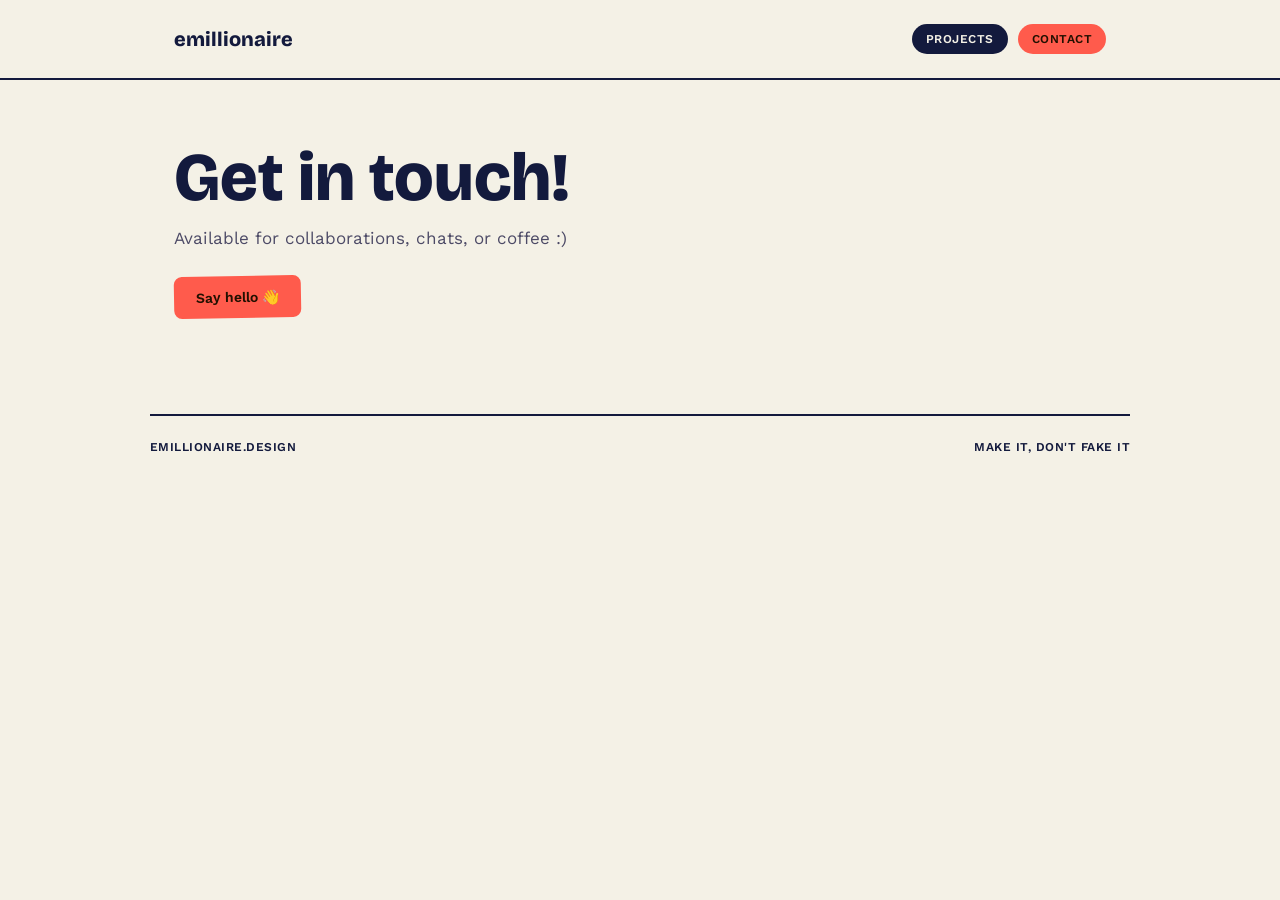
==== contact.html @ 48e70ad1 "Build portfolio site in Zine style Static rebuild of emillionaire.design homepage, projects list, an" ====
<!DOCTYPE html>
<html lang="en">
<head>
<meta charset="UTF-8">
<meta name="viewport" content="width=device-width, initial-scale=1.0">
<title>Contact — emiline</title>
<meta name="description" content="Get in touch with Em — available for collaborations, chats, or coffee.">
<link rel="preconnect" href="https://fonts.googleapis.com">
<link rel="preconnect" href="https://fonts.gstatic.com" crossorigin>
<link href="https://fonts.googleapis.com/css2?family=Bricolage+Grotesque:wght@600;700;800&family=Work+Sans:wght@400;500;600&family=JetBrains+Mono:wght@400;500&display=swap" rel="stylesheet">
<link rel="stylesheet" href="assets/css/style.css">
</head>
<body>

<header class="panel-nav">
  <div class="wrap">
    <nav class="site-nav">
      <a class="wordmark" href="/">emillionaire</a>
      <div class="navlinks">
        <a href="projects.html">Projects</a>
        <a href="contact.html" aria-current="page">Contact</a>
      </div>
    </nav>
  </div>
</header>

<main class="wrap">
  <div class="contact-block">
    <h1>Get in touch!</h1>
    <p>Available for collaborations, chats, or coffee :)</p>
    <a class="cta" href="mailto:emilinechee@gmail.com">Say hello 👋</a>
  </div>
</main>

<footer class="foot wrap">
  <span>emillionaire.design</span>
  <span>make it, don't fake it</span>
</footer>

</body>
</html>
---- assets/css/style.css ----
/* emillionaire.design — Zine style */

:root{
  --z-bg:#2b39e0;
  --z-panel:#f4f1e6;
  --z-ink:#131a3d;
  --z-sub:#4c4a66;
  --z-coral:#ff5b4c;
  --z-lime:#c8f169;
  --max:980px;
}

*{ box-sizing:border-box; }
html{ -webkit-text-size-adjust:100%; }
body{
  margin:0;
  background:var(--z-panel);
  color:var(--z-ink);
  font-family:'Work Sans', system-ui, sans-serif;
  -webkit-font-smoothing:antialiased;
}
img{ max-width:100%; display:block; }
a{ color:inherit; text-decoration:none; }

.wrap{ max-width:var(--max); margin:0 auto; padding:0 24px; }

/* nav */
.site-nav{ display:flex; justify-content:space-between; align-items:center; padding:24px 0; }
.wordmark{ font-family:'Bricolage Grotesque', sans-serif; font-weight:800; font-size:20px; }
.zhero .wordmark{ color:#f4f1e6; }
.navlinks{ display:flex; gap:10px; }
.navlinks a{
  font-family:'Work Sans', sans-serif; font-weight:600; font-size:12px; letter-spacing:.04em;
  text-transform:uppercase; padding:8px 14px; border-radius:999px; transition:opacity .15s ease;
}
.zhero .navlinks a{ background:rgba(244,241,230,.12); color:#f4f1e6; }
.zhero .navlinks a:hover{ background:rgba(244,241,230,.22); }
.navlinks a[aria-current="page"]{ outline:1px solid rgba(244,241,230,.5); }

.panel-nav{ background:var(--z-panel); border-bottom:2px solid var(--z-ink); }
.panel-nav .wordmark{ color:var(--z-ink); }
.panel-nav .navlinks a{ background:var(--z-ink); color:var(--z-panel); }
.panel-nav .navlinks a:hover{ opacity:.85; }
.panel-nav .navlinks a[aria-current="page"]{ background:var(--z-coral); color:#221000; outline:none; }

/* hero */
.zhero{ background:var(--z-bg); color:#f4f1e6; }
.zhero-inner{ padding:36px 0 60px; }
.zhero h1{
  font-family:'Bricolage Grotesque', sans-serif; font-weight:800;
  font-size:clamp(44px,8vw,92px); line-height:.94; margin:0 0 22px;
  text-wrap:balance; letter-spacing:-.01em;
}
.zhero h1 em{ font-style:normal; color:var(--z-lime); }
.zhero p{ font-family:'Work Sans',sans-serif; font-size:17px; line-height:1.6; color:#d9d9f5; max-width:48ch; margin:0 0 26px; }

.cta{
  font-family:'Work Sans',sans-serif; font-weight:600; font-size:14px;
  display:inline-flex; align-items:center; gap:8px; padding:13px 22px;
  background:var(--z-coral); color:#221000; border-radius:8px; transform:rotate(-1deg);
  border:none; cursor:pointer;
}
.cta:hover{ transform:rotate(0deg); }

/* marquee strip */
.strip{ background:var(--z-lime); color:var(--z-ink); overflow:hidden; padding:10px 0; }
.strip-track{
  display:flex; gap:36px; width:max-content;
  font-family:'JetBrains Mono',monospace; font-size:12px; font-weight:500;
  letter-spacing:.04em; text-transform:uppercase; white-space:nowrap;
  animation:scroll-strip 26s linear infinite;
}
@keyframes scroll-strip{ from{ transform:translateX(0); } to{ transform:translateX(-50%); } }
@media (prefers-reduced-motion: reduce){ .strip-track{ animation:none; } }

/* page header (non-hero pages) */
.page-header{ padding:48px 0 8px; }
.page-header h1{
  font-family:'Bricolage Grotesque', sans-serif; font-weight:800;
  font-size:clamp(36px,6vw,56px); line-height:1; margin:0 0 12px; text-wrap:balance;
}
.page-header p{ font-family:'Work Sans',sans-serif; font-size:16px; color:var(--z-sub); max-width:52ch; margin:0; }

/* project grid + card */
.grid{ display:grid; grid-template-columns:repeat(2,1fr); gap:22px; padding:52px 0 64px; }
.grid.full{ padding-top:36px; }
.card{ background:#fff; border:2px solid var(--z-ink); border-radius:16px; overflow:hidden; }
.grid .card:nth-child(4n+2){ transform:rotate(.6deg); }
.grid .card:nth-child(4n+3){ transform:rotate(-.5deg); }
.card .thumb{ aspect-ratio:16/10; overflow:hidden; border-bottom:2px solid var(--z-ink); background:var(--z-panel); }
.card .thumb img{ width:100%; height:100%; object-fit:cover; }
.card .body{ padding:18px 20px 22px; }
.card .yr{
  display:inline-block; font-family:'JetBrains Mono',monospace; font-size:11px; font-weight:500;
  background:var(--z-coral); color:#221000; padding:3px 9px; border-radius:999px; margin-bottom:10px;
}
.card h3{ font-family:'Bricolage Grotesque', sans-serif; font-size:21px; font-weight:800; margin:0 0 8px; }
.card p{ font-family:'Work Sans',sans-serif; font-size:13.5px; color:var(--z-sub); line-height:1.55; margin:0; }
.card-link{ display:block; }
.card-link:hover .card{ border-color:var(--z-bg); }

.view-more{ display:flex; justify-content:center; padding-bottom:56px; }
.view-more a{
  font-family:'Work Sans',sans-serif; font-weight:600; font-size:13px; letter-spacing:.04em; text-transform:uppercase;
  padding:12px 24px; border:2px solid var(--z-ink); border-radius:999px;
}
.view-more a:hover{ background:var(--z-ink); color:var(--z-panel); }

/* contact page */
.contact-block{ padding:64px 0 96px; }
.contact-block h1{
  font-family:'Bricolage Grotesque', sans-serif; font-weight:800;
  font-size:clamp(40px,7vw,68px); line-height:1; margin:0 0 16px; text-wrap:balance;
}
.contact-block p{ font-family:'Work Sans',sans-serif; font-size:17px; color:var(--z-sub); margin:0 0 28px; }

/* case study placeholder */
.cs-hero{ padding:48px 0 0; }
.cs-thumb{ border:2px solid var(--z-ink); border-radius:16px; overflow:hidden; margin:28px 0 40px; }
.cs-thumb img{ width:100%; display:block; }
.cs-soon{
  background:#fff; border:2px dashed var(--z-ink); border-radius:16px; padding:28px;
  font-family:'Work Sans',sans-serif; color:var(--z-sub); margin-bottom:56px;
}
.cs-soon b{ color:var(--z-ink); }
.back-link{ display:inline-block; margin:28px 0 0; font-family:'JetBrains Mono',monospace; font-size:12px; text-transform:uppercase; letter-spacing:.04em; }
.back-link:hover{ text-decoration:underline; }

/* footer */
.foot{
  padding:24px 0 56px; font-family:'Work Sans',sans-serif; font-weight:600; font-size:12px;
  text-transform:uppercase; letter-spacing:.04em; display:flex; justify-content:space-between;
  border-top:2px solid var(--z-ink);
}

@media (max-width:680px){
  .grid{ grid-template-columns:1fr; }
  .grid .card{ transform:none !important; }
  .zhero h1{ font-size:44px; }
  .foot{ flex-direction:column; gap:8px; }
}
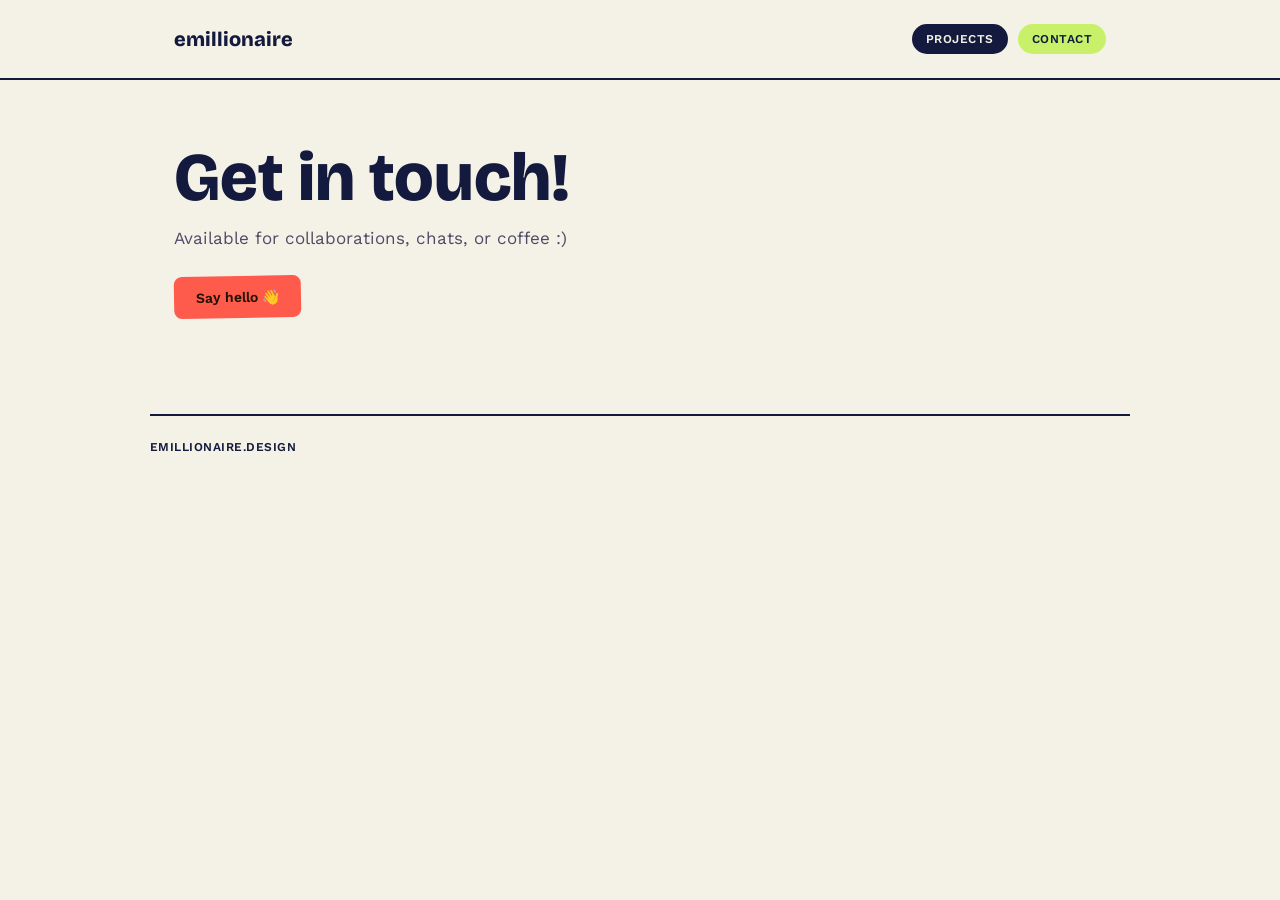
==== commit 49a628ca: "Polish card/image styling based on feedback - Remove footer tagline - Mat-pad project images with a " ====
--- a/contact.html
+++ b/contact.html
@@ -34,7 +34,6 @@
 
 <footer class="foot wrap">
   <span>emillionaire.design</span>
-  <span>make it, don't fake it</span>
 </footer>
 
 </body>
--- a/assets/css/style.css
+++ b/assets/css/style.css
@@ -7,6 +7,7 @@
   --z-sub:#4c4a66;
   --z-coral:#ff5b4c;
   --z-lime:#c8f169;
+  --z-mat:#e3e2fa;
   --max:980px;
 }
 
@@ -41,7 +42,7 @@
 .panel-nav .wordmark{ color:var(--z-ink); }
 .panel-nav .navlinks a{ background:var(--z-ink); color:var(--z-panel); }
 .panel-nav .navlinks a:hover{ opacity:.85; }
-.panel-nav .navlinks a[aria-current="page"]{ background:var(--z-coral); color:#221000; outline:none; }
+.panel-nav .navlinks a[aria-current="page"]{ background:var(--z-lime); color:var(--z-ink); outline:none; }
 
 /* hero */
 .zhero{ background:var(--z-bg); color:#f4f1e6; }
@@ -87,12 +88,17 @@
 .card{ background:#fff; border:2px solid var(--z-ink); border-radius:16px; overflow:hidden; }
 .grid .card:nth-child(4n+2){ transform:rotate(.6deg); }
 .grid .card:nth-child(4n+3){ transform:rotate(-.5deg); }
-.card .thumb{ aspect-ratio:16/10; overflow:hidden; border-bottom:2px solid var(--z-ink); background:var(--z-panel); }
-.card .thumb img{ width:100%; height:100%; object-fit:cover; }
+.card .thumb{
+  aspect-ratio:16/10; overflow:hidden; border-bottom:2px solid var(--z-ink); background:var(--z-mat);
+  padding:18px; display:flex; align-items:center; justify-content:center;
+}
+.card .thumb img{ width:100%; height:100%; object-fit:contain; border-radius:4px; }
+.card .thumb.full{ padding:0; background:var(--z-panel); }
+.card .thumb.full img{ object-fit:cover; border-radius:0; }
 .card .body{ padding:18px 20px 22px; }
 .card .yr{
   display:inline-block; font-family:'JetBrains Mono',monospace; font-size:11px; font-weight:500;
-  background:var(--z-coral); color:#221000; padding:3px 9px; border-radius:999px; margin-bottom:10px;
+  background:var(--z-lime); color:var(--z-ink); padding:3px 9px; border-radius:999px; margin-bottom:10px;
 }
 .card h3{ font-family:'Bricolage Grotesque', sans-serif; font-size:21px; font-weight:800; margin:0 0 8px; }
 .card p{ font-family:'Work Sans',sans-serif; font-size:13.5px; color:var(--z-sub); line-height:1.55; margin:0; }
@@ -116,8 +122,13 @@
 
 /* case study placeholder */
 .cs-hero{ padding:48px 0 0; }
-.cs-thumb{ border:2px solid var(--z-ink); border-radius:16px; overflow:hidden; margin:28px 0 40px; }
-.cs-thumb img{ width:100%; display:block; }
+.cs-thumb{
+  border:2px solid var(--z-ink); border-radius:16px; overflow:hidden; margin:28px 0 40px;
+  background:var(--z-mat); padding:28px;
+}
+.cs-thumb img{ width:100%; display:block; border-radius:8px; }
+.cs-thumb.full{ padding:0; background:var(--z-panel); }
+.cs-thumb.full img{ border-radius:0; }
 .cs-soon{
   background:#fff; border:2px dashed var(--z-ink); border-radius:16px; padding:28px;
   font-family:'Work Sans',sans-serif; color:var(--z-sub); margin-bottom:56px;
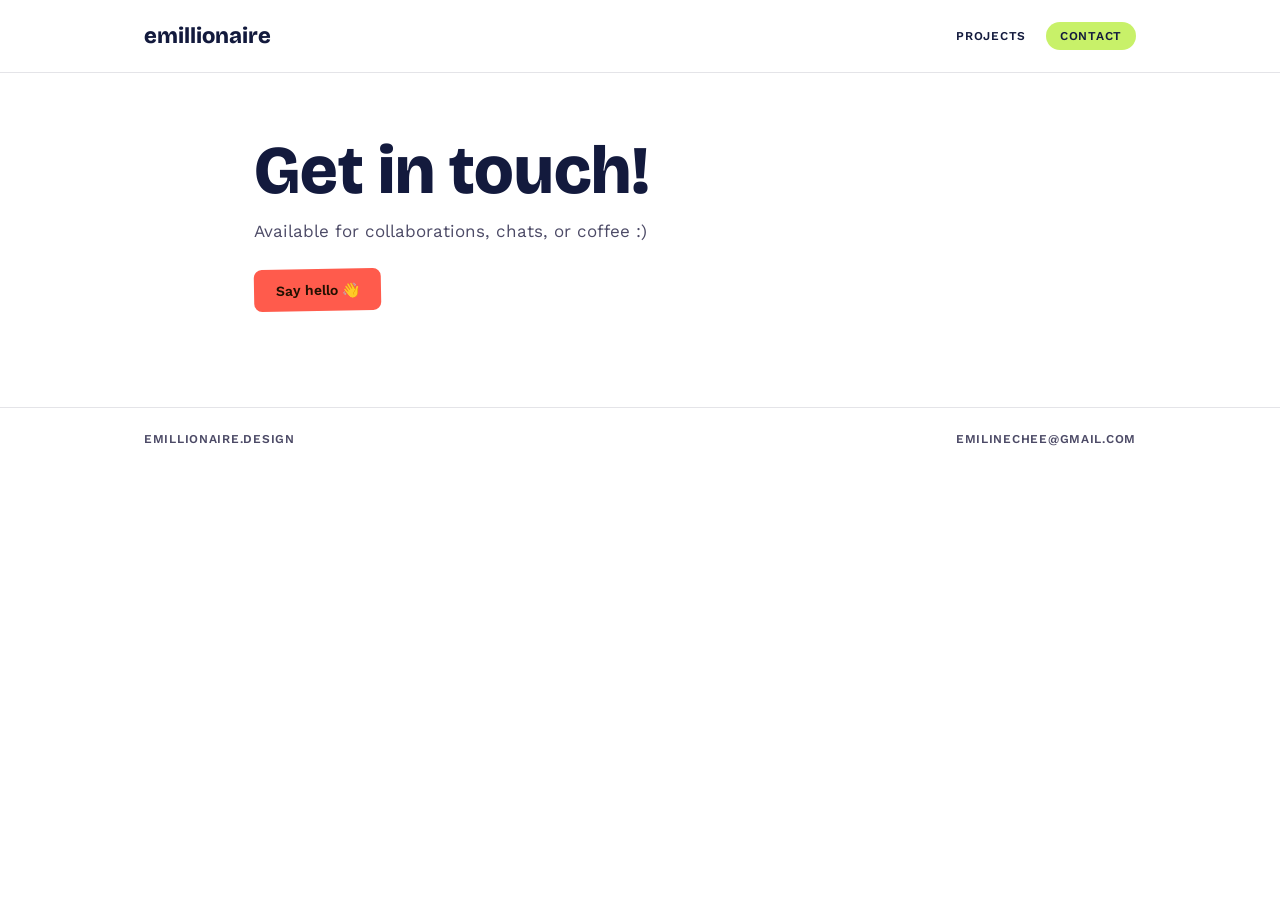
==== commit 05372491: "Editorial layout for case studies, all work and contact - New assets/css/editorial.css layered on st" ====
--- a/contact.html
+++ b/contact.html
@@ -5,26 +5,37 @@
 <meta name="viewport" content="width=device-width, initial-scale=1.0">
 <title>Contact — emiline</title>
 <meta name="description" content="Get in touch with Em — available for collaborations, chats, or coffee.">
+<link rel="icon" href="favicon.svg" type="image/svg+xml">
+<link rel="icon" href="favicon-32.png" sizes="32x32" type="image/png">
+<link rel="apple-touch-icon" href="apple-touch-icon.png">
+<meta property="og:type" content="website">
+<meta property="og:site_name" content="emillionaire.design">
+<meta property="og:title" content="Contact — emiline">
+<meta property="og:description" content="Get in touch with Em — available for collaborations, chats, or coffee.">
+<meta property="og:url" content="https://emillionaire.design/contact.html">
+<meta property="og:image" content="https://emillionaire.design/assets/img/share.jpg">
+<meta property="og:image:width" content="1200">
+<meta property="og:image:height" content="630">
+<meta name="twitter:card" content="summary_large_image">
 <link rel="preconnect" href="https://fonts.googleapis.com">
 <link rel="preconnect" href="https://fonts.gstatic.com" crossorigin>
 <link href="https://fonts.googleapis.com/css2?family=Bricolage+Grotesque:wght@600;700;800&family=Work+Sans:wght@400;500;600&family=JetBrains+Mono:wght@400;500&display=swap" rel="stylesheet">
 <link rel="stylesheet" href="assets/css/style.css">
+<link rel="stylesheet" href="assets/css/editorial.css">
 </head>
-<body>
+<body class="ed">
 
-<header class="panel-nav">
-  <div class="wrap">
-    <nav class="site-nav">
-      <a class="wordmark" href="/">emillionaire</a>
-      <div class="navlinks">
-        <a href="projects.html">Projects</a>
-        <a href="contact.html" aria-current="page">Contact</a>
-      </div>
+<header class="ed-nav">
+  <div class="ed-bar">
+    <a class="wordmark" href="index.html">emillionaire</a>
+    <nav>
+      <a href="projects.html">Projects</a>
+      <a href="contact.html" aria-current="page">Contact</a>
     </nav>
   </div>
 </header>
 
-<main class="wrap">
+<main class="ed-wrap">
   <div class="contact-block">
     <h1>Get in touch!</h1>
     <p>Available for collaborations, chats, or coffee :)</p>
@@ -32,8 +43,8 @@
   </div>
 </main>
 
-<footer class="foot wrap">
-  <span>emillionaire.design</span>
+<footer class="ed-foot">
+  <div class="ed-bar"><span>emillionaire.design</span><span>emilinechee@gmail.com</span></div>
 </footer>
 
 </body>
--- a/assets/css/style.css
+++ b/assets/css/style.css
@@ -2,19 +2,20 @@
 
 :root{
   --z-bg:#2b39e0;
-  --z-panel:#f4f1e6;
+  --z-panel:#ffffff;
+  --z-cream:#f4f1e6;
   --z-ink:#131a3d;
   --z-sub:#4c4a66;
   --z-coral:#ff5b4c;
   --z-lime:#c8f169;
-  --z-mat:#e3e2fa;
+  --z-mat:#f0effc;
   --max:980px;
 }
 
 *{ box-sizing:border-box; }
 html{ -webkit-text-size-adjust:100%; }
 body{
-  margin:0;
+  margin:0; overflow-x:clip;
   background:var(--z-panel);
   color:var(--z-ink);
   font-family:'Work Sans', system-ui, sans-serif;
@@ -85,25 +86,37 @@
 /* project grid + card */
 .grid{ display:grid; grid-template-columns:repeat(2,1fr); gap:22px; padding:52px 0 64px; }
 .grid.full{ padding-top:36px; }
-.card{ background:#fff; border:2px solid var(--z-ink); border-radius:16px; overflow:hidden; }
-.grid .card:nth-child(4n+2){ transform:rotate(.6deg); }
-.grid .card:nth-child(4n+3){ transform:rotate(-.5deg); }
+.card{
+  background:#fff; border:2px solid var(--z-ink); border-radius:16px;
+  transform:rotate(var(--tilt, 0deg)) translateY(0); transition:transform .2s ease, box-shadow .2s ease, border-color .2s ease;
+}
+.grid .card:nth-child(4n+2){ --tilt:.6deg; }
+.grid .card:nth-child(4n+3){ --tilt:-.5deg; }
 .card .thumb{
-  aspect-ratio:16/10; overflow:hidden; border-bottom:2px solid var(--z-ink); background:var(--z-mat);
-  padding:18px; display:flex; align-items:center; justify-content:center;
-}
-.card .thumb img{ width:100%; height:100%; object-fit:contain; border-radius:4px; }
-.card .thumb.full{ padding:0; background:var(--z-panel); }
+  aspect-ratio:16/10; overflow:hidden; border-bottom:2px solid var(--z-ink); background:#fff;
+  border-radius:14px 14px 0 0; padding:18px; display:flex; align-items:center; justify-content:center;
+}
+.card .thumb img{ width:100%; height:100%; object-fit:contain; border-radius:4px; transition:transform .3s ease; }
+.card .thumb.full{ padding:0; }
 .card .thumb.full img{ object-fit:cover; border-radius:0; }
-.card .body{ padding:18px 20px 22px; }
-.card .yr{
+.card .body{ padding:18px 20px 22px; background:var(--z-mat); border-radius:0 0 14px 14px; }
+.yr{
   display:inline-block; font-family:'JetBrains Mono',monospace; font-size:11px; font-weight:500;
   background:var(--z-lime); color:var(--z-ink); padding:3px 9px; border-radius:999px; margin-bottom:10px;
 }
 .card h3{ font-family:'Bricolage Grotesque', sans-serif; font-size:21px; font-weight:800; margin:0 0 8px; }
 .card p{ font-family:'Work Sans',sans-serif; font-size:13.5px; color:var(--z-sub); line-height:1.55; margin:0; }
 .card-link{ display:block; }
-.card-link:hover .card{ border-color:var(--z-bg); }
+.card-link:hover .card{
+  transform:rotate(var(--tilt, 0deg)) translateY(-6px);
+  box-shadow:6px 6px 0 var(--z-ink);
+  border-color:var(--z-bg);
+}
+.card-link:hover .thumb:not(.full) img{ transform:scale(1.04); }
+@media (prefers-reduced-motion: reduce){
+  .card{ transition:none; }
+  .card .thumb img{ transition:none; }
+}
 
 .view-more{ display:flex; justify-content:center; padding-bottom:56px; }
 .view-more a{
@@ -121,13 +134,16 @@
 .contact-block p{ font-family:'Work Sans',sans-serif; font-size:17px; color:var(--z-sub); margin:0 0 28px; }
 
 /* case study placeholder */
-.cs-hero{ padding:48px 0 0; }
+.cs-hero{
+  margin-top:40px; padding:28px; background:var(--z-mat);
+  border:2px solid var(--z-ink); border-radius:16px;
+}
 .cs-thumb{
   border:2px solid var(--z-ink); border-radius:16px; overflow:hidden; margin:28px 0 40px;
-  background:var(--z-mat); padding:28px;
+  background:#fff; padding:28px;
 }
 .cs-thumb img{ width:100%; display:block; border-radius:8px; }
-.cs-thumb.full{ padding:0; background:var(--z-panel); }
+.cs-thumb.full{ padding:0; }
 .cs-thumb.full img{ border-radius:0; }
 .cs-soon{
   background:#fff; border:2px dashed var(--z-ink); border-radius:16px; padding:28px;
@@ -136,6 +152,179 @@
 .cs-soon b{ color:var(--z-ink); }
 .back-link{ display:inline-block; margin:28px 0 0; font-family:'JetBrains Mono',monospace; font-size:12px; text-transform:uppercase; letter-spacing:.04em; }
 .back-link:hover{ text-decoration:underline; }
+
+/* case study — full write-up */
+/* hero image on a full-width cream band; capped at 860px so ~2000px sources stay sharp on retina */
+.cs-stage{
+  width:100vw; margin:40px 0 8px calc(50% - 50vw); padding:52px 24px;
+  background:var(--z-cream); border-block:2px solid var(--z-ink);
+}
+.cs-stage img{ width:100%; max-width:860px; margin:0 auto; }
+.cs-stage img.framed{ border:2px solid var(--z-ink); border-radius:14px; }
+
+.cs-meta{
+  display:grid; grid-template-columns:repeat(4,auto); justify-content:start; gap:10px 36px;
+  margin:24px 0 0; padding-top:20px; border-top:2px solid var(--z-ink);
+}
+.cs-meta dt{
+  font-family:'JetBrains Mono',monospace; font-size:11px; font-weight:500; text-transform:uppercase;
+  letter-spacing:.04em; color:var(--z-sub); margin:0 0 4px;
+}
+.cs-meta dd{ font-family:'Work Sans',sans-serif; font-size:14.5px; font-weight:500; margin:0; max-width:26ch; }
+
+.cs-section{ padding:40px 0 8px; }
+.cs-section + .cs-section{ border-top:2px solid var(--z-ink); }
+.cs-section.cs-intro + .cs-section, .cs-section.no-rule{ border-top:none; }
+.cs-section h2{
+  font-family:'Bricolage Grotesque', sans-serif; font-weight:800;
+  font-size:clamp(26px,4vw,36px); line-height:1.05; margin:0 0 16px; text-wrap:balance;
+}
+.cs-section h3{ font-family:'Bricolage Grotesque', sans-serif; font-weight:800; font-size:21px; margin:32px 0 10px; }
+.cs-section p, .cs-list{
+  font-family:'Work Sans',sans-serif; font-size:16px; line-height:1.65; color:var(--z-ink);
+  max-width:66ch; margin:0 0 16px;
+}
+.cs-section strong{ font-weight:600; }
+.cs-list{ padding:0; list-style:none; }
+.cs-list li{ position:relative; padding-left:24px; margin-bottom:10px; }
+.cs-list li::before{
+  content:""; position:absolute; left:2px; top:.6em; width:10px; height:10px;
+  background:var(--z-lime); border:2px solid var(--z-ink); border-radius:50%;
+}
+.cs-section .yr{ margin-bottom:14px; }
+
+/* intro pair of periwinkle note blocks */
+.cs-pair{ display:grid; grid-template-columns:1fr 1fr; gap:22px; margin-bottom:32px; }
+.cs-note{ background:var(--z-mat); border:2px solid var(--z-ink); border-radius:16px; padding:24px 24px 10px; }
+.cs-note h2{ font-size:24px; }
+.cs-note p{ font-size:15px; }
+.cs-section .cs-note h3{ margin:0 0 10px; }
+.cs-subhead{ font-family:'Bricolage Grotesque', sans-serif; font-weight:800; font-size:18px; margin:28px 0 10px; }
+
+/* image figures: white image card, caption on the periwinkle mat */
+.cs-fig{ margin:28px 0 32px; border:2px solid var(--z-ink); border-radius:16px; background:#fff; overflow:hidden; }
+.cs-fig .cs-fig-img{ padding:22px; display:grid; gap:18px; align-items:center; }
+.cs-fig .cs-fig-img.two{ grid-template-columns:1fr 1fr; }
+.cs-fig img{ width:100%; border-radius:6px; }
+.cs-fig figcaption{
+  background:var(--z-mat); border-top:2px solid var(--z-ink); padding:12px 22px;
+  font-family:'JetBrains Mono',monospace; font-size:11.5px; color:var(--z-sub); letter-spacing:.02em;
+}
+
+/* unboxed images (transparent PNGs sit straight on the page) */
+.cs-img{ margin:28px 0 32px; display:grid; gap:24px; align-items:center; }
+.cs-img.two{ grid-template-columns:1fr 1fr; }
+.cs-img img{ width:100%; }
+.cs-img.small{ justify-items:center; }
+.cs-img.small img{ max-width:62%; }
+.cs-img.split{ grid-template-columns:2fr 1fr; }
+.cs-img.sm{ max-width:420px; margin-left:auto; margin-right:auto; }
+
+/* captioned images: .cs-shot = unboxed image with caption below; .cs-fig = boxed (filter tab panels) */
+.cs-shot{ margin:0; }
+.cs-shot.cs-img{ margin:28px 0 32px; }
+.cs-shot figcaption{
+  font-family:'JetBrains Mono',monospace; font-size:11.5px; color:var(--z-sub);
+  letter-spacing:.02em; text-align:center; margin-top:10px;
+}
+.cs-img.mid{ max-width:640px; margin-left:auto; margin-right:auto; }
+.cs-img.mid img{ border-radius:8px; }
+.cs-img img.flat{ border-radius:0; box-shadow:none; }
+.cs-img.narrow{ max-width:820px; margin-left:auto; margin-right:auto; }
+/* soft drop shadow + rounding, matching the shadows baked into the PNG screenshots */
+.cs-img img.soft{ border-radius:12px; box-shadow:0 10px 30px rgba(19,26,61,.10), 0 2px 6px rgba(19,26,61,.06); }
+.cs-img.cards{ grid-template-columns:1fr 1fr 2fr; align-items:end; }
+
+/* CSS-only tabs: radio inputs drive which panel shows (up to 6 tabs) */
+.cs-tabs{
+  display:grid; grid-template-columns:200px 1fr; margin:28px 0 32px;
+  border:2px solid var(--z-ink); border-radius:16px; background:#fff; overflow:hidden;
+}
+.cs-tabs > input{ position:absolute; opacity:0; pointer-events:none; }
+.cs-tablist{
+  display:flex; flex-direction:column; align-items:flex-start; gap:8px;
+  padding:22px; background:var(--z-mat); border-right:2px solid var(--z-ink);
+}
+.cs-tablist label{
+  font-family:'Work Sans',sans-serif; font-weight:600; font-size:12px; letter-spacing:.04em; text-transform:uppercase;
+  padding:9px 16px; border:2px solid var(--z-ink); border-radius:999px; background:#fff; cursor:pointer;
+}
+.cs-tablist label:hover{ background:var(--z-cream); }
+/* tall panels scroll inside a fixed-height frame */
+.cs-panels{ height:540px; overflow-y:auto; }
+.cs-panels > *{ display:none; margin:0; border:0; border-radius:0; }
+.cs-panels .cs-fig-img{ justify-items:center; }
+.cs-panels img{ max-width:400px; }
+.cs-tabs > input:nth-of-type(1):checked ~ .cs-panels > :nth-child(1){ display:block; }
+.cs-tabs > input:nth-of-type(2):checked ~ .cs-panels > :nth-child(2){ display:block; }
+.cs-tabs > input:nth-of-type(3):checked ~ .cs-panels > :nth-child(3){ display:block; }
+.cs-tabs > input:nth-of-type(4):checked ~ .cs-panels > :nth-child(4){ display:block; }
+.cs-tabs > input:nth-of-type(5):checked ~ .cs-panels > :nth-child(5){ display:block; }
+.cs-tabs > input:nth-of-type(6):checked ~ .cs-panels > :nth-child(6){ display:block; }
+.cs-tabs > input:nth-of-type(1):checked ~ .cs-tablist label:nth-child(1),
+.cs-tabs > input:nth-of-type(2):checked ~ .cs-tablist label:nth-child(2),
+.cs-tabs > input:nth-of-type(3):checked ~ .cs-tablist label:nth-child(3),
+.cs-tabs > input:nth-of-type(4):checked ~ .cs-tablist label:nth-child(4),
+.cs-tabs > input:nth-of-type(5):checked ~ .cs-tablist label:nth-child(5),
+.cs-tabs > input:nth-of-type(6):checked ~ .cs-tablist label:nth-child(6){ background:var(--z-lime); }
+.cs-tabs > input:nth-of-type(1):focus-visible ~ .cs-tablist label:nth-child(1),
+.cs-tabs > input:nth-of-type(2):focus-visible ~ .cs-tablist label:nth-child(2),
+.cs-tabs > input:nth-of-type(3):focus-visible ~ .cs-tablist label:nth-child(3),
+.cs-tabs > input:nth-of-type(4):focus-visible ~ .cs-tablist label:nth-child(4),
+.cs-tabs > input:nth-of-type(5):focus-visible ~ .cs-tablist label:nth-child(5),
+.cs-tabs > input:nth-of-type(6):focus-visible ~ .cs-tablist label:nth-child(6){ outline:2px solid var(--z-bg); outline-offset:2px; }
+
+/* audit issue + recommendation, unboxed; the chips carry the structure */
+.cs-issue{ margin:44px 0 0; }
+/* lighter "cut line" between issues, distinct from the solid section rules */
+.cs-issue + .cs-issue{ margin-top:36px; padding-top:36px; border-top:2px dashed rgba(19,26,61,.28); }
+.cs-issue:last-child{ margin-bottom:28px; }
+.cs-issue h3{ margin:0 0 12px; }
+.yr.issue{ background:var(--z-coral); color:var(--z-ink); }
+.yr.rec{ background:var(--z-ink); color:var(--z-lime); }
+.cs-issue .cs-img{ margin-top:20px; margin-bottom:24px; }
+.cs-rec{ margin-top:8px; }
+.cs-rec h4{ font-family:'Bricolage Grotesque', sans-serif; font-weight:800; font-size:19px; margin:0 0 10px; }
+
+/* rows of phone screens: lofi pair beside hifi pair */
+.cs-phones{ display:grid; grid-template-columns:1fr 1fr; gap:36px; margin:24px 0 36px; }
+.cs-phones .pair{ display:grid; grid-template-columns:1fr 1fr; gap:14px; }
+.cs-phones img{
+  width:100%; border-radius:10px;
+  border:0.5px solid rgba(19,26,61,.22); box-shadow:0 6px 18px rgba(19,26,61,.08), 0 1px 3px rgba(19,26,61,.05);
+}
+/* stakeholder-feedback aside */
+.cs-section p.cs-aside{ font-style:italic; color:var(--z-sub); border-left:4px solid var(--z-lime); padding-left:16px; }
+
+/* client quote */
+.cs-quote{
+  margin:28px 0 36px; max-width:720px; padding:26px 28px 22px;
+  background:var(--z-mat); border:2px solid var(--z-ink); border-radius:16px;
+}
+.cs-section .cs-quote p{ font-size:18px; line-height:1.6; margin:0 0 16px; max-width:none; }
+.cs-quote footer{ font-family:'JetBrains Mono',monospace; font-size:12px; color:var(--z-sub); letter-spacing:.02em; }
+.cs-stars{ color:var(--z-coral); font-size:16px; letter-spacing:2px; margin-right:8px; vertical-align:-1px; }
+
+/* reference cards reuse .card (static — not links, so no hover) */
+.cs-refs{ display:grid; gap:28px; margin:28px 0 40px; }
+.cs-refs .card:nth-child(2){ --tilt:.3deg; }
+.cs-refs .card:nth-child(3){ --tilt:-.25deg; }
+.cs-refs .thumb{ aspect-ratio:auto; display:grid; grid-template-columns:1fr 1fr; gap:18px; padding:22px; }
+.cs-refs .body{ display:grid; grid-template-columns:minmax(160px,1fr) 2.4fr; gap:6px 28px; align-items:start; }
+.cs-refs .body .yr{ grid-column:1; justify-self:start; margin-bottom:6px; }
+.cs-refs .body h3{ grid-column:1; margin:0; }
+.cs-refs .body p{ grid-column:2; grid-row:1 / span 2; font-size:14.5px; }
+
+.cs-links{ display:flex; flex-wrap:wrap; gap:10px; margin:6px 0 20px; }
+.cs-links a{
+  font-family:'Work Sans',sans-serif; font-weight:600; font-size:12px; letter-spacing:.04em; text-transform:uppercase;
+  padding:10px 18px; border:2px solid var(--z-ink); border-radius:999px; background:#fff;
+}
+.cs-links a:hover{ background:var(--z-ink); color:var(--z-panel); }
+
+.cs-more{ border-top:2px solid var(--z-ink); margin-top:40px; padding-top:36px; }
+.cs-more h2{ font-family:'Bricolage Grotesque', sans-serif; font-weight:800; font-size:28px; margin:0; }
+.cs-more .grid{ padding:24px 0 8px; }
 
 /* footer */
 .foot{
@@ -148,5 +337,18 @@
   .grid{ grid-template-columns:1fr; }
   .grid .card{ transform:none !important; }
   .zhero h1{ font-size:44px; }
+  .cs-meta{ grid-template-columns:1fr 1fr; }
+  .cs-pair, .cs-img.two, .cs-img.split, .cs-refs .thumb, .cs-refs .body, .cs-fig .cs-fig-img.two{ grid-template-columns:1fr; }
+  .cs-refs .body p{ grid-column:1; grid-row:auto; margin-top:6px; }
+  .cs-refs .thumb{ padding:14px; }
+  .cs-refs .card{ transform:none !important; }
+  .cs-fig .cs-fig-img{ padding:14px; }
+  .cs-img.small img{ max-width:100%; }
+  .cs-img.cards{ grid-template-columns:1fr; }
+  .cs-phones{ grid-template-columns:1fr; gap:24px; }
+  .cs-tabs{ grid-template-columns:1fr; }
+  .cs-stage{ padding:28px 16px; margin-top:28px; }
+  .cs-tablist{ flex-direction:row; flex-wrap:wrap; border-right:0; border-bottom:2px solid var(--z-ink); padding:14px; }
+  .cs-panels{ height:460px; }
   .foot{ flex-direction:column; gap:8px; }
 }
--- a/assets/css/editorial.css
+++ b/assets/css/editorial.css
@@ -0,0 +1,104 @@
+/* emillionaire.design — editorial layer for case studies + all work (loaded after style.css, scoped to body.ed) */
+
+body.ed{
+  --ed-line:#e4e4e8;
+  --ed-panel:#f4f4f2;
+  --ed-sub:#4c4a66;
+}
+.ed-wrap{ max-width:820px; margin:0 auto; padding:0 24px; }
+
+/* top nav */
+.ed-nav{ position:sticky; top:0; z-index:20; background:#fff; border-bottom:1px solid var(--ed-line); }
+.ed-nav .ed-bar{ max-width:1040px; margin:0 auto; padding:22px 24px; display:flex; justify-content:space-between; align-items:center; }
+.ed-nav .wordmark{ font-size:22px; }
+.ed-nav nav{ display:flex; gap:6px; }
+.ed-nav nav a{ padding:7px 14px; border-radius:999px; font-size:12px; font-weight:600; letter-spacing:.06em; text-transform:uppercase; }
+.ed-nav nav a:hover{ background:var(--z-mat); }
+.ed-nav nav a[aria-current="page"]{ background:var(--z-lime); }
+
+/* case study header: the one panel on the page; holds the title block and the PNG project image */
+.ed-head{
+  margin:0 calc(50% - 50vw); padding:48px calc(50vw - 50%) 56px;
+  background:var(--ed-panel);
+}
+.ed .ed-head .cs-hero{ margin:0; padding:0; background:none; border:0; border-radius:0; }
+.ed .cs-hero h1{ font-weight:800; font-size:clamp(36px,5vw,52px); line-height:1; margin:0 0 12px; }
+.ed .cs-hero > p{ font-size:18px; line-height:1.55; color:var(--ed-sub); max-width:52ch; }
+.ed .cs-meta{ display:flex; flex-wrap:wrap; gap:12px 40px; margin-top:28px; padding-top:18px; border-top:1px solid #dcdce2; }
+.ed .cs-meta dd{ max-width:30ch; }
+.ed-hero{ margin-top:40px; }
+.ed-hero img{ width:100%; }
+.ed-hero img.framed{ border-radius:12px; box-shadow:0 10px 30px rgba(19,26,61,.10), 0 2px 6px rgba(19,26,61,.06); }
+
+/* sections: space instead of rules */
+.ed .cs-section{ padding:64px 0 0; }
+.ed .cs-section + .cs-section{ border-top:0; }
+.ed .cs-section h2{ font-size:clamp(24px,3vw,32px); line-height:1.08; }
+.ed .cs-section h3{ font-size:20px; }
+
+/* issues / recommendations: thin rules, recommendation indented beside an ink rule */
+.ed .cs-issue + .cs-issue{ border-top:1px solid var(--ed-line); }
+.ed .cs-rec{ padding-left:20px; border-left:2px solid var(--z-ink); }
+
+/* images sit straight on the page: no boxes, no panels */
+.ed .cs-thumb{ border:0; border-radius:12px; padding:0; background:none; }
+.ed .cs-thumb img{ border-radius:12px; box-shadow:0 10px 30px rgba(19,26,61,.10), 0 2px 6px rgba(19,26,61,.06); }
+.ed .cs-fig{ border:0; border-radius:0; background:none; overflow:visible; }
+.ed .cs-fig .cs-fig-img{ padding:0; }
+.ed .cs-fig figcaption{ background:none; border:0; padding:10px 0 0; text-align:center; }
+
+/* filter tabs: text switcher above a scrolling frame */
+.ed .cs-tabs{ display:block; border:0; border-radius:0; background:none; overflow:visible; }
+.ed .cs-tablist{ flex-direction:row; flex-wrap:wrap; gap:6px 8px; padding:0; margin-bottom:14px; background:none; border:0; }
+.ed .cs-tablist label{ border:0; padding:6px 14px; font-size:13px; background:none; }
+.ed .cs-tablist label:hover{ background:var(--z-mat); }
+.ed .cs-panels{ border:1px solid var(--ed-line); border-radius:12px; }
+
+/* text blocks: outlined, not filled */
+.ed .cs-note{ background:none; border:1px solid var(--ed-line); }
+.ed .cs-quote{ background:none; border:0; border-left:4px solid var(--z-lime); border-radius:0; padding:4px 0 4px 24px; }
+
+/* reference cards: flat, untilted */
+.ed .cs-refs .card{ border:0; border-radius:0; background:none; transform:none; }
+.ed .cs-refs .thumb{ border:0; border-radius:12px; padding:0; background:none; }
+.ed .cs-refs .thumb img{ border-radius:8px; box-shadow:0 6px 18px rgba(19,26,61,.08); }
+.ed .cs-refs .body{ background:none; border-radius:0; padding:16px 0 0; }
+.ed .cs-refs + *{ margin-top:0; }
+.ed .cs-refs{ gap:40px; }
+
+.ed .cs-links a{ border-width:1px; }
+.ed .cs-soon{ border:1px dashed #c9c9d3; margin-top:40px; }
+
+/* prev / next */
+.ed-next{ display:grid; grid-template-columns:1fr 1fr; gap:24px; margin:80px 0 0; padding:24px 0 72px; border-top:1px solid var(--ed-line); }
+.ed-next a{ font-family:'Bricolage Grotesque',sans-serif; font-weight:800; font-size:20px; }
+.ed-next a:last-child{ text-align:right; }
+.ed-next span{ display:block; margin-bottom:6px; font-family:'JetBrains Mono',monospace; font-size:11px; font-weight:500; letter-spacing:.04em; text-transform:uppercase; color:var(--ed-sub); }
+.ed-next a:hover{ color:var(--z-bg); }
+
+/* all work list */
+.ed-list-head{ padding:56px 0 32px; }
+.ed-list-head h1{ font-family:'Bricolage Grotesque',sans-serif; font-weight:800; font-size:clamp(36px,5vw,52px); line-height:1; margin:0 0 12px; }
+.ed-list-head p{ font-size:16px; color:var(--ed-sub); margin:0; }
+.ed-list{ list-style:none; margin:0 0 96px; padding:0; border-top:1px solid var(--ed-line); }
+.ed-list a{ display:grid; grid-template-columns:minmax(180px,1fr) 2fr auto; gap:4px 24px; align-items:baseline; padding:16px 8px; border-bottom:1px solid var(--ed-line); }
+.ed-list b{ font-family:'Bricolage Grotesque',sans-serif; font-weight:800; font-size:17px; }
+.ed-list .d{ font-size:14.5px; color:var(--ed-sub); }
+.ed-list .y{ font-family:'JetBrains Mono',monospace; font-size:12px; color:var(--ed-sub); }
+.ed-list a:hover{ background:var(--z-mat); }
+
+/* footer */
+.ed-foot{ border-top:1px solid var(--ed-line); }
+.ed-foot .ed-bar{ max-width:1040px; margin:0 auto; padding:24px 24px 48px; display:flex; justify-content:space-between; flex-wrap:wrap; gap:12px; font-size:12px; font-weight:600; letter-spacing:.06em; text-transform:uppercase; color:var(--ed-sub); }
+
+@media (max-width:680px){
+  .ed-wrap{ padding:0 16px; }
+  .ed-nav .ed-bar{ padding:16px; }
+  .ed-head{ padding-top:32px; padding-bottom:36px; }
+  .ed-hero{ margin-top:28px; }
+  .ed .cs-section{ padding-top:48px; }
+  .ed-list a{ grid-template-columns:1fr auto; }
+  .ed-list .d{ grid-column:1 / -1; grid-row:2; }
+  .ed-next a{ font-size:17px; }
+  .ed-foot .ed-bar{ padding:20px 16px 40px; }
+}
